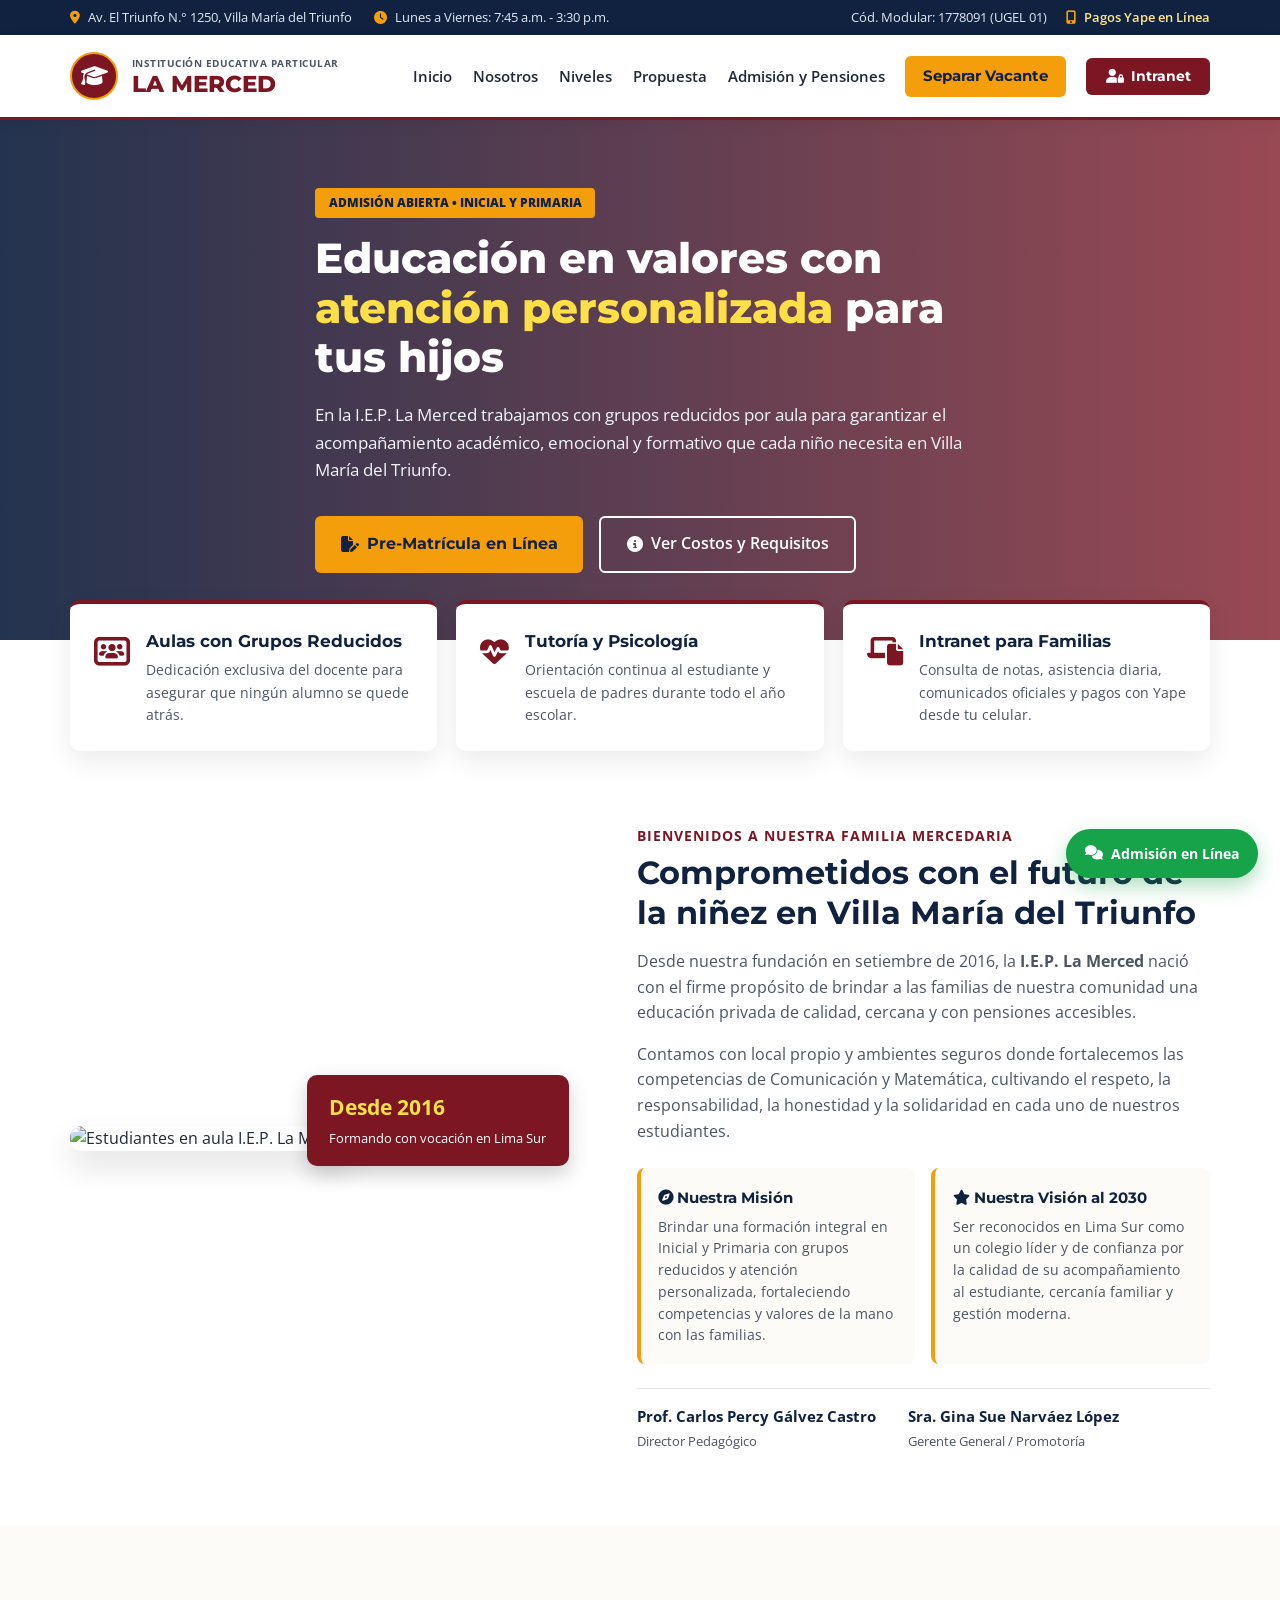
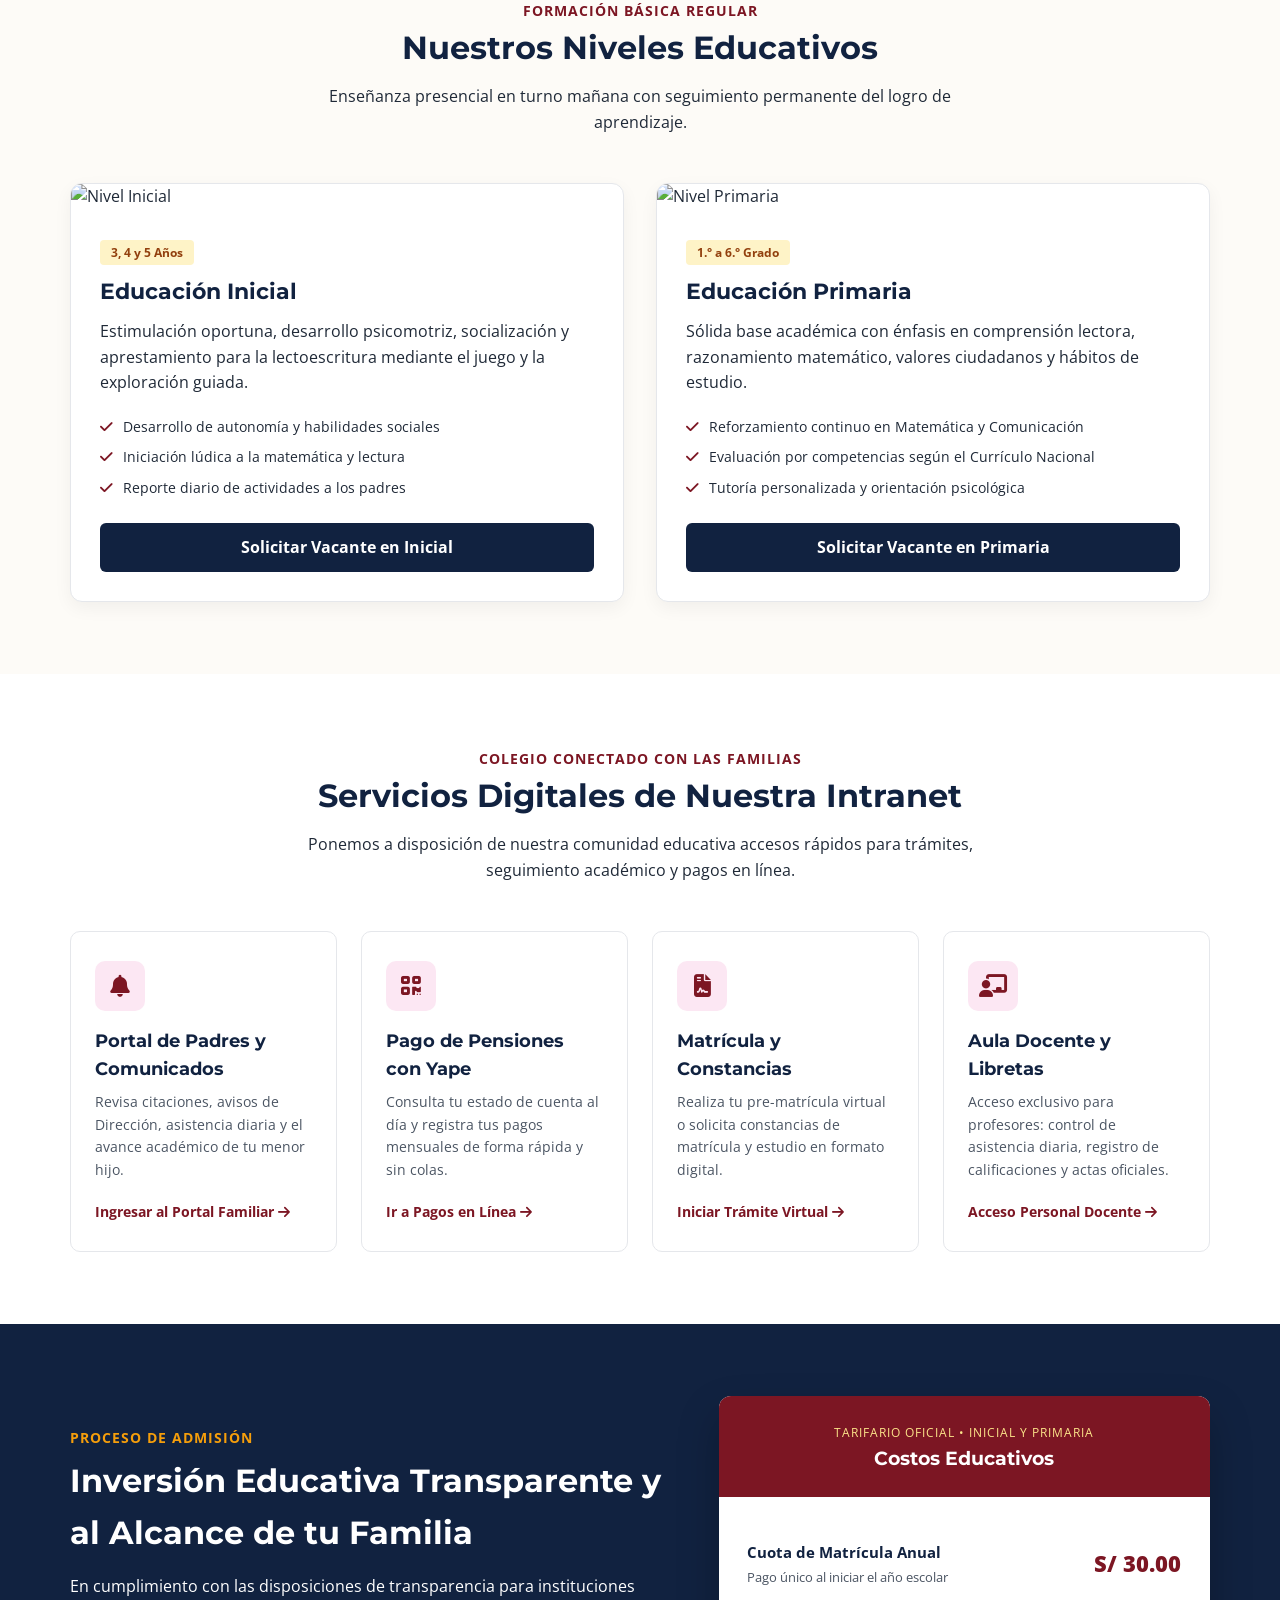
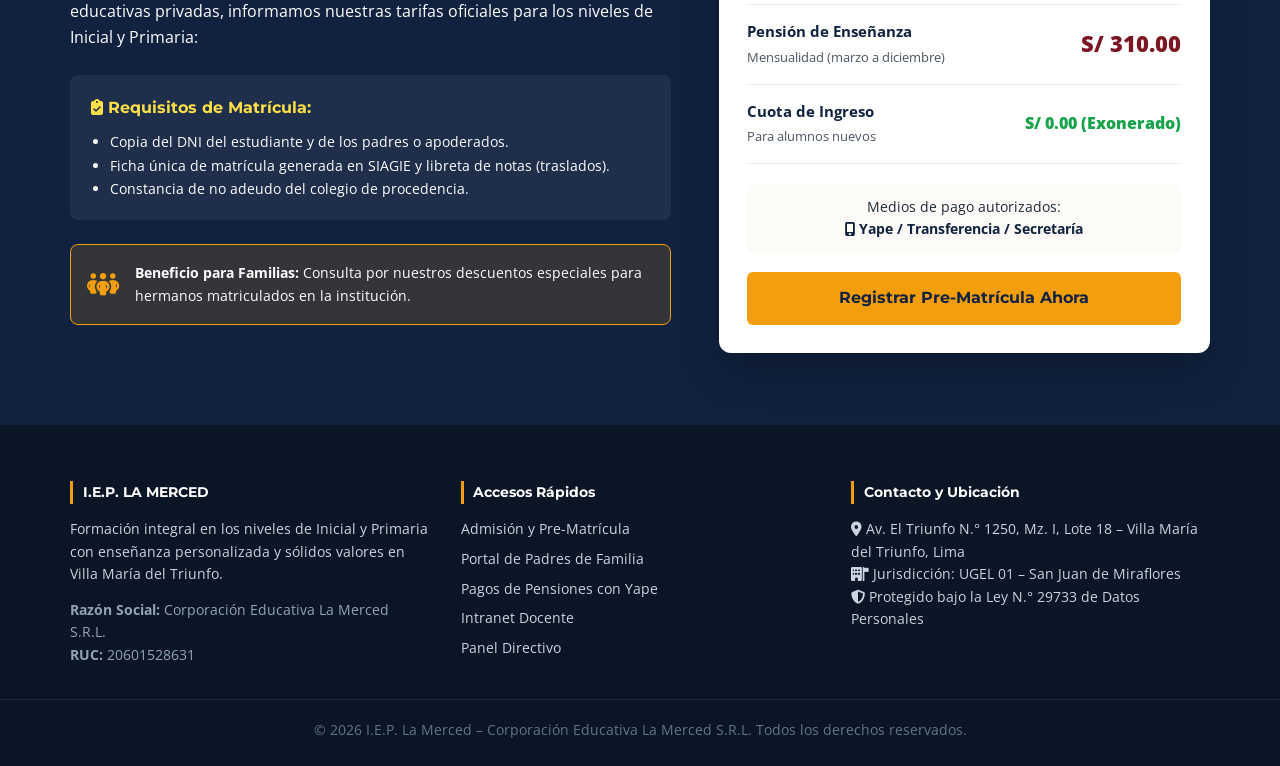
==== index.html @ 4243e169 "portal  implementacion de la pagina institucional I.E.P. La Merced y login por roles" ====
<!DOCTYPE html>
<html lang="es">
<head>
    <meta charset="UTF-8">
    <meta name="viewport" content="width=device-width, initial-scale=1.0">
    <title>I.E.P. La Merced | Inicial y Primaria en Villa María del Triunfo</title>
    <link rel="stylesheet" href="css/styles.css">
    <link rel="stylesheet" href="https://cdnjs.cloudflare.com/ajax/libs/font-awesome/6.4.0/css/all.min.css">
    <link href="https://fonts.googleapis.com/css2?family=Montserrat:wght@500;600;700;800&family=Open+Sans:wght@400;600&display=swap" rel="stylesheet">
</head>
<body>

    <!-- BARRA SUPERIOR INSTITUCIONAL -->
    <div class="topbar">
        <div class="container topbar-inner">
            <div class="topbar-left">
                <span><i class="fa-solid fa-location-dot"></i> Av. El Triunfo N.° 1250, Villa María del Triunfo</span>
                <span><i class="fa-solid fa-clock"></i> Lunes a Viernes: 7:45 a.m. - 3:30 p.m.</span>
            </div>
            <div class="topbar-right">
                <span>Cód. Modular: 1778091 (UGEL 01)</span>
                <a href="pensiones.html" class="topbar-link"><i class="fa-solid fa-mobile-screen-button"></i> Pagos Yape en Línea</a>
            </div>
        </div>
    </div>

    <!-- CABECERA Y MENÚ PRINCIPAL -->
    <header class="header">
        <div class="container header-inner">
            <a href="index.html" class="logo">
                <div class="logo-shield">
                    <i class="fa-solid fa-graduation-cap"></i>
                </div>
                <div class="logo-text">
                    <span class="logo-sub">INSTITUCIÓN EDUCATIVA PARTICULAR</span>
                    <span class="logo-main">LA MERCED</span>
                </div>
            </a>

            <nav class="nav" id="mainNav">
                <a href="#inicio">Inicio</a>
                <a href="#nosotros">Nosotros</a>
                <a href="#niveles">Niveles</a>
                <a href="#propuesta">Propuesta</a>
                <a href="#admision">Admisión y Pensiones</a>
                <a href="matricula.html" class="btn-matricula">Separar Vacante</a>
                <button onclick="openLoginModal()" class="btn-intranet">
                    <i class="fa-solid fa-user-lock"></i> Intranet
                </button>
            </nav>
        </div>
    </header>

    <!-- BANNER PRINCIPAL (HERO) -->
    <section id="inicio" class="hero">
        <div class="hero-overlay"></div>
        <div class="container hero-content">
            <div class="hero-box">
                <span class="hero-tag">ADMISIÓN ABIERTA • INICIAL Y PRIMARIA</span>
                <h1>Educación en valores con <span>atención personalizada</span> para tus hijos</h1>
                <p>En la I.E.P. La Merced trabajamos con grupos reducidos por aula para garantizar el acompañamiento académico, emocional y formativo que cada niño necesita en Villa María del Triunfo.</p>
                <div class="hero-buttons">
                    <a href="matricula.html" class="btn-gold"><i class="fa-solid fa-file-pen"></i> Pre-Matrícula en Línea</a>
                    <a href="#admision" class="btn-white-outline"><i class="fa-solid fa-circle-info"></i> Ver Costos y Requisitos</a>
                </div>
            </div>
        </div>
    </section>

    <!-- TARJETAS DE DIFERENCIALES RÁPIDOS -->
    <section class="highlights">
        <div class="container highlights-grid">
            <div class="highlight-item">
                <div class="hl-icon"><i class="fa-solid fa-users-rectangle"></i></div>
                <div>
                    <h3>Aulas con Grupos Reducidos</h3>
                    <p>Dedicación exclusiva del docente para asegurar que ningún alumno se quede atrás.</p>
                </div>
            </div>
            <div class="highlight-item">
                <div class="hl-icon"><i class="fa-solid fa-Hands-holding-child"></i><i class="fa-solid fa-heart-pulse"></i></div>
                <div>
                    <h3>Tutoría y Psicología</h3>
                    <p>Orientación continua al estudiante y escuela de padres durante todo el año escolar.</p>
                </div>
            </div>
            <div class="highlight-item">
                <div class="hl-icon"><i class="fa-solid fa-laptop-file"></i></div>
                <div>
                    <h3>Intranet para Familias</h3>
                    <p>Consulta de notas, asistencia diaria, comunicados oficiales y pagos con Yape desde tu celular.</p>
                </div>
            </div>
        </div>
    </section>

    <!-- SECCIÓN NOSOTROS Y PALABRAS DE LA DIRECCIÓN -->
    <section id="nosotros" class="section">
        <div class="container about-grid">
            <div class="about-images">
                <img src="https://images.unsplash.com/photo-1503676260728-1c00da094a0b?auto=format&fit=crop&w=800&q=80" alt="Estudiantes en aula I.E.P. La Merced" class="img-main">
                <div class="experience-badge">
                    <strong>Desde 2016</strong>
                    <span>Formando con vocación en Lima Sur</span>
                </div>
            </div>

            <div class="about-text">
                <span class="sub-heading">Bienvenidos a Nuestra Familia Mercedaria</span>
                <h2>Comprometidos con el futuro de la niñez en Villa María del Triunfo</h2>
                <p>Desde nuestra fundación en setiembre de 2016, la <strong>I.E.P. La Merced</strong> nació con el firme propósito de brindar a las familias de nuestra comunidad una educación privada de calidad, cercana y con pensiones accesibles.</p>
                <p>Contamos con local propio y ambientes seguros donde fortalecemos las competencias de Comunicación y Matemática, cultivando el respeto, la responsabilidad, la honestidad y la solidaridad en cada uno de nuestros estudiantes.</p>

                <div class="mission-vision-boxes">
                    <div class="mv-box">
                        <h4><i class="fa-solid fa-compass"></i> Nuestra Misión</h4>
                        <p>Brindar una formación integral en Inicial y Primaria con grupos reducidos y atención personalizada, fortaleciendo competencias y valores de la mano con las familias.</p>
                    </div>
                    <div class="mv-box">
                        <h4><i class="fa-solid fa-star"></i> Nuestra Visión al 2030</h4>
                        <p>Ser reconocidos en Lima Sur como un colegio líder y de confianza por la calidad de su acompañamiento al estudiante, cercanía familiar y gestión moderna.</p>
                    </div>
                </div>

                <div class="directors-signature">
                    <div>
                        <strong>Prof. Carlos Percy Gálvez Castro</strong>
                        <span>Director Pedagógico</span>
                    </div>
                    <div>
                        <strong>Sra. Gina Sue Narváez López</strong>
                        <span>Gerente General / Promotoría</span>
                    </div>
                </div>
            </div>
        </div>
    </section>

    <!-- NIVELES EDUCATIVOS -->
    <section id="niveles" class="section bg-cream">
        <div class="container">
            <div class="section-title">
                <span class="sub-heading">Formación Básica Regular</span>
                <h2>Nuestros Niveles Educativos</h2>
                <p>Enseñanza presencial en turno mañana con seguimiento permanente del logro de aprendizaje.</p>
            </div>

            <div class="levels-grid">
                <div class="level-card">
                    <img src="https://images.unsplash.com/photo-1587654780291-39c9404d746b?auto=format&fit=crop&w=700&q=80" alt="Nivel Inicial">
                    <div class="level-body">
                        <span class="level-tag">3, 4 y 5 Años</span>
                        <h3>Educación Inicial</h3>
                        <p>Estimulación oportuna, desarrollo psicomotriz, socialización y aprestamiento para la lectoescritura mediante el juego y la exploración guiada.</p>
                        <ul class="level-list">
                            <li><i class="fa-solid fa-check"></i> Desarrollo de autonomía y habilidades sociales</li>
                            <li><i class="fa-solid fa-check"></i> Iniciación lúdica a la matemática y lectura</li>
                            <li><i class="fa-solid fa-check"></i> Reporte diario de actividades a los padres</li>
                        </ul>
                        <a href="matricula.html" class="btn-card">Solicitar Vacante en Inicial</a>
                    </div>
                </div>

                <div class="level-card">
                    <img src="https://images.unsplash.com/photo-1509062522246-3755977927d7?auto=format&fit=crop&w=700&q=80" alt="Nivel Primaria">
                    <div class="level-body">
                        <span class="level-tag">1.° a 6.° Grado</span>
                        <h3>Educación Primaria</h3>
                        <p>Sólida base académica con énfasis en comprensión lectora, razonamiento matemático, valores ciudadanos y hábitos de estudio.</p>
                        <ul class="level-list">
                            <li><i class="fa-solid fa-check"></i> Reforzamiento continuo en Matemática y Comunicación</li>
                            <li><i class="fa-solid fa-check"></i> Evaluación por competencias según el Currículo Nacional</li>
                            <li><i class="fa-solid fa-check"></i> Tutoría personalizada y orientación psicológica</li>
                        </ul>
                        <a href="matricula.html" class="btn-card">Solicitar Vacante en Primaria</a>
                    </div>
                </div>
            </div>
        </div>
    </section>

    <!-- PLATAFORMA DIGITAL Y SERVICIOS EN LÍNEA (CONEXIÓN CON LOS MÓDULOS DEL GRUPO) -->
    <section id="propuesta" class="section">
        <div class="container">
            <div class="section-title">
                <span class="sub-heading">Colegio Conectado con las Familias</span>
                <h2>Servicios Digitales de Nuestra Intranet</h2>
                <p>Ponemos a disposición de nuestra comunidad educativa accesos rápidos para trámites, seguimiento académico y pagos en línea.</p>
            </div>

            <div class="services-grid">
                <a href="padres.html" class="service-box">
                    <div class="srv-icon"><i class="fa-solid fa-bell"></i></div>
                    <h3>Portal de Padres y Comunicados</h3>
                    <p>Revisa citaciones, avisos de Dirección, asistencia diaria y el avance académico de tu menor hijo.</p>
                    <span class="srv-link">Ingresar al Portal Familiar <i class="fa-solid fa-arrow-right"></i></span>
                </a>

                <a href="pensiones.html" class="service-box">
                    <div class="srv-icon"><i class="fa-solid fa-qrcode"></i></div>
                    <h3>Pago de Pensiones con Yape</h3>
                    <p>Consulta tu estado de cuenta al día y registra tus pagos mensuales de forma rápida y sin colas.</p>
                    <span class="srv-link">Ir a Pagos en Línea <i class="fa-solid fa-arrow-right"></i></span>
                </a>

                <a href="matricula.html" class="service-box">
                    <div class="srv-icon"><i class="fa-solid fa-file-Export"></i><i class="fa-solid fa-file-contract"></i></div>
                    <h3>Matrícula y Constancias</h3>
                    <p>Realiza tu pre-matrícula virtual o solicita constancias de matrícula y estudio en formato digital.</p>
                    <span class="srv-link">Iniciar Trámite Virtual <i class="fa-solid fa-arrow-right"></i></span>
                </a>

                <a href="docente.html" class="service-box">
                    <div class="srv-icon"><i class="fa-solid fa-chalkboard-user"></i></div>
                    <h3>Aula Docente y Libretas</h3>
                    <p>Acceso exclusivo para profesores: control de asistencia diaria, registro de calificaciones y actas oficiales.</p>
                    <span class="srv-link">Acceso Personal Docente <i class="fa-solid fa-arrow-right"></i></span>
                </a>
            </div>
        </div>
    </section>

    <!-- ADMISIÓN Y TRANSPARENCIA ECONÓMICA (ESTILO INDECOPI COLEGIOS PERÚ) -->
    <section id="admision" class="section bg-navy">
        <div class="container admision-grid">
            <div class="admision-info">
                <span class="sub-heading gold-text">Proceso de Admisión</span>
                <h2>Inversión Educativa Transparente y al Alcance de tu Familia</h2>
                <p>En cumplimiento con las disposiciones de transparencia para instituciones educativas privadas, informamos nuestras tarifas oficiales para los niveles de Inicial y Primaria:</p>
                
                <div class="Requirements-box">
                    <h4><i class="fa-solid fa-clipboard-check"></i> Requisitos de Matrícula:</h4>
                    <ul>
                        <li>Copia del DNI del estudiante y de los padres o apoderados.</li>
                        <li>Ficha única de matrícula generada en SIAGIE y libreta de notas (traslados).</li>
                        <li>Constancia de no adeudo del colegio de procedencia.</li>
                    </ul>
                </div>

                <div class=" sibling-benefit">
                    <i class="fa-solid fa-people-group"></i>
                    <div>
                        <strong>Beneficio para Familias:</strong> Consulta por nuestros descuentos especiales para hermanos matriculados en la institución.
                    </div>
                </div>
            </div>

            <div class="pricing-card">
                <div class="pricing-header">
                    <span>TARIFARIO OFICIAL • INICIAL Y PRIMARIA</span>
                    <h3>Costos Educativos</h3>
                </div>
                <div class="pricing-body">
                    <div class="price-row">
                        <div>
                            <strong>Cuota de Matrícula Anual</strong>
                            <span>Pago único al iniciar el año escolar</span>
                        </div>
                        <div class="amount">S/ 30.00</div>
                    </div>
                    <div class="price-row">
                        <div>
                            <strong>Pensión de Enseñanza</strong>
                            <span>Mensualidad (marzo a diciembre)</span>
                        </div>
                        <div class="amount">S/ 310.00</div>
                    </div>
                    <div class="price-row">
                        <div>
                            <strong>Cuota de Ingreso</strong>
                            <span>Para alumnos nuevos</span>
                        </div>
                        <div class="amount free">S/ 0.00 (Exonerado)</div>
                    </div>

                    <div class="payment-methods-banner">
                        <span>Medios de pago autorizados:</span>
                        <strong><i class="fa-solid fa-mobile-screen"></i> Yape / Transferencia / Secretaría</strong>
                    </div>

                    <a href="matricula.html" class="btn-gold btn-full">Registrar Pre-Matrícula Ahora</a>
                </div>
            </div>
        </div>
    </section>

    <!-- MODAL DE INTRANET (ESTILO CUBICOL / SIEWEB) -->
    <div id="loginModal" class="modal-overlay">
        <div class="modal-card">
            <button class="modal-close" onclick="closeLoginModal()">&times;</button>
            <div class="modal-top">
                <div class="logo-shield small-shield"><i class="fa-solid fa-graduation-cap"></i></div>
                <h3>Intranet I.E.P. La Merced</h3>
                <p>Seleccione su perfil para ingresar al sistema escolar</p>
            </div>

            <form id="loginForm" onsubmit="handleLogin(event)">
                <div class="input-group">
                    <label for="roleSelect">Perfil de Usuario</label>
                    <select id="roleSelect" required onchange="fillDemoCredentials()">
                        <option value="padres">Familia / Apoderado</option>
                        <option value="docente">Personal Docente</option>
                        <option value="pensiones">Tesorería y Pagos</option>
                        <option value="matricula">Secretaría Académica</option>
                        <option value="admin">Dirección y Promotoría</option>
                    </select>
                </div>

                <div class="input-group">
                    <label for="userInput">Usuario o Correo Institucional</label>
                    <input type="text" id="userInput" value="familia.apoderado@colegiolamerced.edu.pe" required>
                </div>

                <div class="input-group">
                    <label for="passInput">Contraseña</label>
                    <input type="password" id="passInput" value="12345678" required>
                </div>

                <div class="privacy-notice">
                    <input type="checkbox" id="lawCheck" checked required>
                    <label for="lawCheck">Autorizo el tratamiento de datos personales conforme a la Ley N.° 29733.</label>
                </div>

                <button type="submit" class="btn-intranet btn-full">Ingresar al Aula Virtual</button>
            </form>
        </div>
    </div>

    <!-- BOTÓN FLOTANTE DE INFORMES (TÍPICO EN COLEGIOS DE PERÚ) -->
    <a href="matricula.html" class="floating-admision" title="Solicitar vacante en línea">
        <i class="fa-solid fa-comments"></i>
        <span>Admisión en Línea</span>
    </a>

    <!-- PIE DE PÁGINA OFICIAL -->
    <footer class="footer">
        <div class="container footer-grid">
            <div class="footer-col">
                <h4>I.E.P. LA MERCED</h4>
                <p>Formación integral en los niveles de Inicial y Primaria con enseñanza personalizada y sólidos valores en Villa María del Triunfo.</p>
                <p class="ruc-text"><strong>Razón Social:</strong> Corporación Educativa La Merced S.R.L.<br><strong>RUC:</strong> 20601528631</p>
            </div>

            <div class="footer-col">
                <h4>Accesos Rápidos</h4>
                <ul>
                    <li><a href="matricula.html">Admisión y Pre-Matrícula</a></li>
                    <li><a href="padres.html">Portal de Padres de Familia</a></li>
                    <li><a href="pensiones.html">Pagos de Pensiones con Yape</a></li>
                    <li><a href="docente.html">Intranet Docente</a></li>
                    <li><a href="admin-cloud.html">Panel Directivo</a></li>
                </ul>
            </div>

            <div class="footer-col">
                <h4>Contacto y Ubicación</h4>
                <p><i class="fa-solid fa-location-dot"></i> Av. El Triunfo N.° 1250, Mz. I, Lote 18 – Villa María del Triunfo, Lima</p>
                <p><i class="fa-solid fa-building-flag"></i> Jurisdicción: UGEL 01 – San Juan de Miraflores</p>
                <p><i class="fa-solid fa-shield-halved"></i> Protegido bajo la Ley N.° 29733 de Datos Personales</p>
            </div>
        </div>
        <div class="footer-bottom">
            <p>&copy; 2026 I.E.P. La Merced – Corporación Educativa La Merced S.R.L. Todos los derechos reservados.</p>
        </div>
    </footer>

    <script src="js/auth.js"></script>
</body>
</html>
---- css/styles.css ----
:root {
    --burgundy: #7c1623;       /* Guinda Mercedario tradicional */
    --burgundy-dark: #580e18;
    --navy: #112240;           /* Azul Marino Institucional */
    --gold: #d97706;           /* Dorado cálido */
    --gold-bright: #f59e0b;
    --cream: #fdfbf7;          /* Fondo cálido escolar */
    --text-dark: #1f2937;
    --text-gray: #4b5563;
    --border-light: #e5e7eb;
    --white: #ffffff;
}

* {
    margin: 0;
    padding: 0;
    box-sizing: border-box;
}

body {
    font-family: 'Open Sans', sans-serif;
    color: var(--text-dark);
    background-color: var(--white);
    line-height: 1.6;
}

h1, h2, h3, h4, .logo-main, .btn-matricula, .btn-intranet, .btn-gold {
    font-family: 'Montserrat', sans-serif;
}

.container {
    max-width: 1180px;
    margin: 0 auto;
    padding: 0 1.25rem;
}

/* TOPBAR */
.topbar {
    background-color: var(--navy);
    color: #e2e8f0;
    font-size: 0.82rem;
    padding: 0.45rem 0;
}

.topbar-inner {
    display: flex;
    justify-content: space-between;
    align-items: center;
    flex-wrap: wrap;
    gap: 0.5rem;
}

.topbar-left span {
    margin-right: 1.2rem;
}

.topbar i {
    color: var(--gold-bright);
    margin-right: 0.3rem;
}

.topbar-link {
    color: #fde68a;
    text-decoration: none;
    font-weight: 600;
    margin-left: 1rem;
}

/* HEADER */
.header {
    background: var(--white);
    border-bottom: 3px solid var(--burgundy);
    position: sticky;
    top: 0;
    z-index: 100;
    box-shadow: 0 4px 15px rgba(0,0,0,0.06);
}

.header-inner {
    display: flex;
    justify-content: space-between;
    align-items: center;
    height: 82px;
}

.logo {
    display: flex;
    align-items: center;
    gap: 0.85rem;
    text-decoration: none;
}

.logo-shield {
    width: 48px;
    height: 48px;
    background: var(--burgundy);
    color: var(--white);
    border: 2px solid var(--gold-bright);
    border-radius: 50%;
    display: flex;
    align-items: center;
    justify-content: center;
    font-size: 1.35rem;
}

.logo-sub {
    display: block;
    font-size: 0.65rem;
    font-weight: 700;
    color: var(--text-gray);
    letter-spacing: 0.5px;
}

.logo-main {
    display: block;
    font-size: 1.45rem;
    font-weight: 800;
    color: var(--burgundy);
    line-height: 1.1;
}

.nav {
    display: flex;
    align-items: center;
    gap: 1.3rem;
}

.nav a {
    text-decoration: none;
    color: var(--text-dark);
    font-weight: 600;
    font-size: 0.92rem;
    transition: color 0.2s;
}

.nav a:hover {
    color: var(--burgundy);
}

.btn-matricula {
    background-color: var(--gold-bright);
    color: var(--navy) !important;
    padding: 0.55rem 1.1rem;
    border-radius: 6px;
    font-weight: 700 !important;
}

.btn-intranet {
    background-color: var(--burgundy);
    color: var(--white);
    border: none;
    padding: 0.6rem 1.2rem;
    border-radius: 6px;
    font-weight: 700;
    font-size: 0.9rem;
    cursor: pointer;
    display: inline-flex;
    align-items: center;
    gap: 0.45rem;
    transition: background 0.2s;
}

.btn-intranet:hover {
    background-color: var(--burgundy-dark);
}

/* HERO */
.hero {
    position: relative;
    background: url('https://images.unsplash.com/photo-1577896851231-70ef18881754?auto=format&fit=crop&w=1600&q=80') center/cover no-repeat;
    min-height: 520px;
    display: flex;
    align-items: center;
    padding: 4rem 0;
}

.hero-overlay {
    position: absolute;
    inset: 0;
    background: linear-gradient(90deg, rgba(17, 34, 64, 0.92) 0%, rgba(124, 22, 35, 0.78) 100%);
}

.hero-content {
    position: relative;
    z-index: 2;
}

.hero-box {
    max-width: 650px;
    color: var(--white);
}

.hero-tag {
    display: inline-block;
    background: var(--gold-bright);
    color: var(--navy);
    font-weight: 800;
    font-size: 0.78rem;
    padding: 0.3rem 0.85rem;
    border-radius: 4px;
    margin-bottom: 1rem;
}

.hero-box h1 {
    font-size: 2.6rem;
    font-weight: 800;
    line-height: 1.2;
    margin-bottom: 1.1rem;
}

.hero-box h1 span {
    color: #fde047;
}

.hero-box p {
    font-size: 1.08rem;
    color: #f1f5f9;
    margin-bottom: 2rem;
}

.hero-buttons {
    display: flex;
    gap: 1rem;
    flex-wrap: wrap;
}

.btn-gold {
    background: var(--gold-bright);
    color: var(--navy);
    text-decoration: none;
    padding: 0.85rem 1.6rem;
    border-radius: 6px;
    font-weight: 700;
    display: inline-flex;
    align-items: center;
    gap: 0.5rem;
}

.btn-white-outline {
    border: 2px solid var(--white);
    color: var(--white);
    text-decoration: none;
    padding: 0.85rem 1.6rem;
    border-radius: 6px;
    font-weight: 600;
    display: inline-flex;
    align-items: center;
    gap: 0.5rem;
}

/* HIGHLIGHTS BAR */
.highlights {
    margin-top: -40px;
    position: relative;
    z-index: 10;
}

.highlights-grid {
    display: grid;
    grid-template-columns: repeat(auto-fit, minmax(290px, 1fr));
    gap: 1.2rem;
}

.highlight-item {
    background: var(--white);
    padding: 1.5rem;
    border-radius: 10px;
    box-shadow: 0 10px 25px rgba(0,0,0,0.08);
    border-top: 4px solid var(--burgundy);
    display: flex;
    gap: 1rem;
    align-items: flex-start;
}

.hl-icon {
    font-size: 1.8rem;
    color: var(--burgundy);
}

.highlight-item h3 {
    font-size: 1.05rem;
    margin-bottom: 0.25rem;
    color: var(--navy);
}

.highlight-item p {
    font-size: 0.88rem;
    color: var(--text-gray);
}

/* SECCIÓN NOSOTROS */
.section {
    padding: 4.5rem 0;
}

.bg-cream {
    background-color: var(--cream);
}

.about-grid {
    display: grid;
    grid-template-columns: 0.95fr 1.05fr;
    gap: 3rem;
    align-items: center;
}

.about-images {
    position: relative;
}

.img-main {
    width: 100%;
    border-radius: 12px;
    box-shadow: 0 15px 30px rgba(0,0,0,0.12);
}

.experience-badge {
    position: absolute;
    bottom: -15px;
    right: 20px;
    background: var(--burgundy);
    color: var(--white);
    padding: 1rem 1.4rem;
    border-radius: 10px;
    box-shadow: 0 8px 20px rgba(0,0,0,0.2);
}

.experience-badge strong {
    display: block;
    font-size: 1.3rem;
    color: #fde047;
}

.experience-badge span {
    font-size: 0.8rem;
}

.sub-heading {
    display: inline-block;
    color: var(--burgundy);
    font-weight: 700;
    font-size: 0.85rem;
    text-transform: uppercase;
    letter-spacing: 1px;
    margin-bottom: 0.4rem;
}

.about-text h2, .section-title h2 {
    font-size: 2rem;
    color: var(--navy);
    margin-bottom: 1rem;
    line-height: 1.25;
}

.about-text p {
    margin-bottom: 1rem;
    color: var(--text-gray);
}

.mission-vision-boxes {
    display: grid;
    grid-template-columns: 1fr 1fr;
    gap: 1rem;
    margin: 1.5rem 0;
}

.mv-box {
    background: var(--cream);
    padding: 1.1rem;
    border-radius: 8px;
    border-left: 4px solid var(--gold-bright);
}

.mv-box h4 {
    color: var(--navy);
    font-size: 0.95rem;
    margin-bottom: 0.35rem;
}

.mv-box p {
    font-size: 0.85rem;
    margin: 0;
}

.directors-signature {
    display: flex;
    gap: 2rem;
    padding-top: 1rem;
    border-top: 1px solid var(--border-light);
}

.directors-signature strong {
    display: block;
    font-size: 0.92rem;
    color: var(--navy);
}

.directors-signature span {
    font-size: 0.8rem;
    color: var(--text-gray);
}

/* NIVELES */
.section-title {
    text-align: center;
    max-width: 680px;
    margin: 0 auto 3rem;
}

.levels-grid {
    display: grid;
    grid-template-columns: repeat(auto-fit, minmax(340px, 1fr));
    gap: 2rem;
}

.level-card {
    background: var(--white);
    border-radius: 12px;
    overflow: hidden;
    border: 1px solid var(--border-light);
    box-shadow: 0 6px 18px rgba(0,0,0,0.05);
}

.level-card img {
    width: 100%;
    height: 230px;
    object-fit: cover;
}

.level-body {
    padding: 1.8rem;
}

.level-tag {
    background: #fef3c7;
    color: #92400e;
    font-weight: 700;
    font-size: 0.78rem;
    padding: 0.25rem 0.7rem;
    border-radius: 4px;
}

.level-body h3 {
    font-size: 1.4rem;
    color: var(--navy);
    margin: 0.6rem 0;
}

.level-list {
    list-style: none;
    margin: 1.2rem 0 1.5rem;
    font-size: 0.9rem;
}

.level-list li {
    margin-bottom: 0.45rem;
}

.level-list i {
    color: var(--burgundy);
    margin-right: 0.4rem;
}

.btn-card {
    display: block;
    text-align: center;
    background: var(--navy);
    color: var(--white);
    text-decoration: none;
    padding: 0.75rem;
    border-radius: 6px;
    font-weight: 700;
}

.btn-card:hover {
    background: var(--burgundy);
}

/* SERVICIOS DE INTRANET */
.services-grid {
    display: grid;
    grid-template-columns: repeat(auto-fit, minmax(250px, 1fr));
    gap: 1.5rem;
}

.service-box {
    background: var(--white);
    border: 1px solid var(--border-light);
    padding: 1.8rem 1.5rem;
    border-radius: 10px;
    text-decoration: none;
    color: var(--text-dark);
    transition: all 0.25s ease;
    display: flex;
    flex-direction: column;
    justify-content: space-between;
}

.service-box:hover {
    border-color: var(--burgundy);
    transform: translateY(-5px);
    box-shadow: 0 12px 24px rgba(124, 22, 35, 0.1);
}

.srv-icon {
    width: 50px;
    height: 50px;
    background: #fce7f3;
    color: var(--burgundy);
    border-radius: 10px;
    display: flex;
    align-items: center;
    justify-content: center;
    font-size: 1.4rem;
    margin-bottom: 1rem;
}

.service-box h3 {
    font-size: 1.1rem;
    color: var(--navy);
    margin-bottom: 0.5rem;
}

.service-box p {
    font-size: 0.88rem;
    color: var(--text-gray);
    margin-bottom: 1.2rem;
}

.srv-link {
    font-size: 0.85rem;
    font-weight: 700;
    color: var(--burgundy);
}

/* ADMISIÓN Y PENSIONES */
.bg-navy {
    background-color: var(--navy);
    color: var(--white);
}

.gold-text {
    color: var(--gold-bright);
}

.admision-grid {
    display: grid;
    grid-template-columns: 1.1fr 0.9fr;
    gap: 3rem;
    align-items: center;
}

.admision-info h2 {
    font-size: 2rem;
    margin-bottom: 1rem;
}

.Requirements-box {
    background: rgba(255,255,255,0.06);
    padding: 1.3rem;
    border-radius: 8px;
    margin: 1.5rem 0;
}

.Requirements-box h4 {
    color: #fde047;
    margin-bottom: 0.6rem;
}

.Requirements-box ul {
    padding-left: 1.2rem;
    font-size: 0.9rem;
}

.sibling-benefit {
    display: flex;
    align-items: center;
    gap: 1rem;
    background: rgba(245, 158, 11, 0.15);
    border: 1px solid var(--gold-bright);
    padding: 1rem;
    border-radius: 8px;
    font-size: 0.9rem;
}

.sibling-benefit i {
    font-size: 1.6rem;
    color: var(--gold-bright);
}

.pricing-card {
    background: var(--white);
    color: var(--text-dark);
    border-radius: 12px;
    overflow: hidden;
    box-shadow: 0 20px 40px rgba(0,0,0,0.25);
}

.pricing-header {
    background: var(--burgundy);
    color: var(--white);
    padding: 1.4rem;
    text-align: center;
}

.pricing-header span {
    font-size: 0.75rem;
    letter-spacing: 1px;
    color: #fde68a;
}

.pricing-body {
    padding: 1.8rem;
}

.price-row {
    display: flex;
    justify-content: space-between;
    align-items: center;
    padding: 0.9rem 0;
    border-bottom: 1px solid var(--border-light);
}

.price-row strong {
    display: block;
    font-size: 0.95rem;
    color: var(--navy);
}

.price-row span {
    font-size: 0.8rem;
    color: var(--text-gray);
}

.amount {
    font-size: 1.35rem;
    font-weight: 800;
    color: var(--burgundy);
}

.amount.free {
    font-size: 1rem;
    color: #16a34a;
}

.payment-methods-banner {
    background: var(--cream);
    padding: 0.8rem;
    border-radius: 6px;
    text-align: center;
    margin: 1.2rem 0;
    font-size: 0.85rem;
}

.payment-methods-banner strong {
    display: block;
    color: var(--navy);
}

.btn-full {
    width: 100%;
    justify-content: center;
}

/* MODAL INTRANET */
.modal-overlay {
    position: fixed;
    inset: 0;
    background: rgba(17, 34, 64, 0.75);
    display: none;
    align-items: center;
    justify-content: center;
    z-index: 999;
    padding: 1rem;
}

.modal-overlay.active {
    display: flex;
}

.modal-card {
    background: var(--white);
    width: 100%;
    max-width: 430px;
    border-radius: 12px;
    padding: 2rem;
    position: relative;
    border-top: 5px solid var(--burgundy);
}

.modal-close {
    position: absolute;
    top: 0.8rem;
    right: 1rem;
    background: none;
    border: none;
    font-size: 1.6rem;
    cursor: pointer;
}

.modal-top {
    text-align: center;
    margin-bottom: 1.4rem;
}

.small-shield {
    margin: 0 auto 0.6rem;
}

.input-group {
    margin-bottom: 1rem;
}

.input-group label {
    display: block;
    font-size: 0.84rem;
    font-weight: 600;
    margin-bottom: 0.3rem;
}

.input-group input, .input-group select {
    width: 100%;
    padding: 0.65rem 0.85rem;
    border: 1px solid #cbd5e1;
    border-radius: 6px;
    font-size: 0.92rem;
}

.privacy-notice {
    display: flex;
    gap: 0.5rem;
    align-items: flex-start;
    font-size: 0.78rem;
    color: var(--text-gray);
    margin: 1rem 0 1.3rem;
}

/* BOTÓN FLOTANTE */
.floating-admision {
    position: fixed;
    bottom: 22px;
    right: 22px;
    background: #16a34a;
    color: var(--white);
    text-decoration: none;
    padding: 0.8rem 1.2rem;
    border-radius: 50px;
    font-weight: 700;
    font-size: 0.9rem;
    box-shadow: 0 8px 20px rgba(22, 163, 74, 0.35);
    display: flex;
    align-items: center;
    gap: 0.5rem;
    z-index: 90;
}

/* FOOTER */
.footer {
    background: #0a1526;
    color: #cbd5e1;
    padding: 3.5rem 0 1.5rem;
    font-size: 0.88rem;
}

.footer-grid {
    display: grid;
    grid-template-columns: repeat(auto-fit, minmax(260px, 1fr));
    gap: 2rem;
    margin-bottom: 2rem;
}

.footer h4 {
    color: var(--white);
    margin-bottom: 0.9rem;
    border-left: 3px solid var(--gold-bright);
    padding-left: 0.6rem;
}

.ruc-text {
    margin-top: 0.8rem;
    color: #94a3b8;
}

.footer ul {
    list-style: none;
}

.footer ul li {
    margin-bottom: 0.45rem;
}

.footer ul a {
    color: #cbd5e1;
    text-decoration: none;
}

.footer ul a:hover {
    color: var(--gold-bright);
}

.footer-bottom {
    border-top: 1px solid #1e293b;
    padding-top: 1.2rem;
    text-align: center;
    color: #64748b;
}

@media (max-width: 860px) {
    .about-grid, .admision-grid { grid-template-columns: 1fr; }
    .nav a:not(.btn-matricula) { display: none; }
}
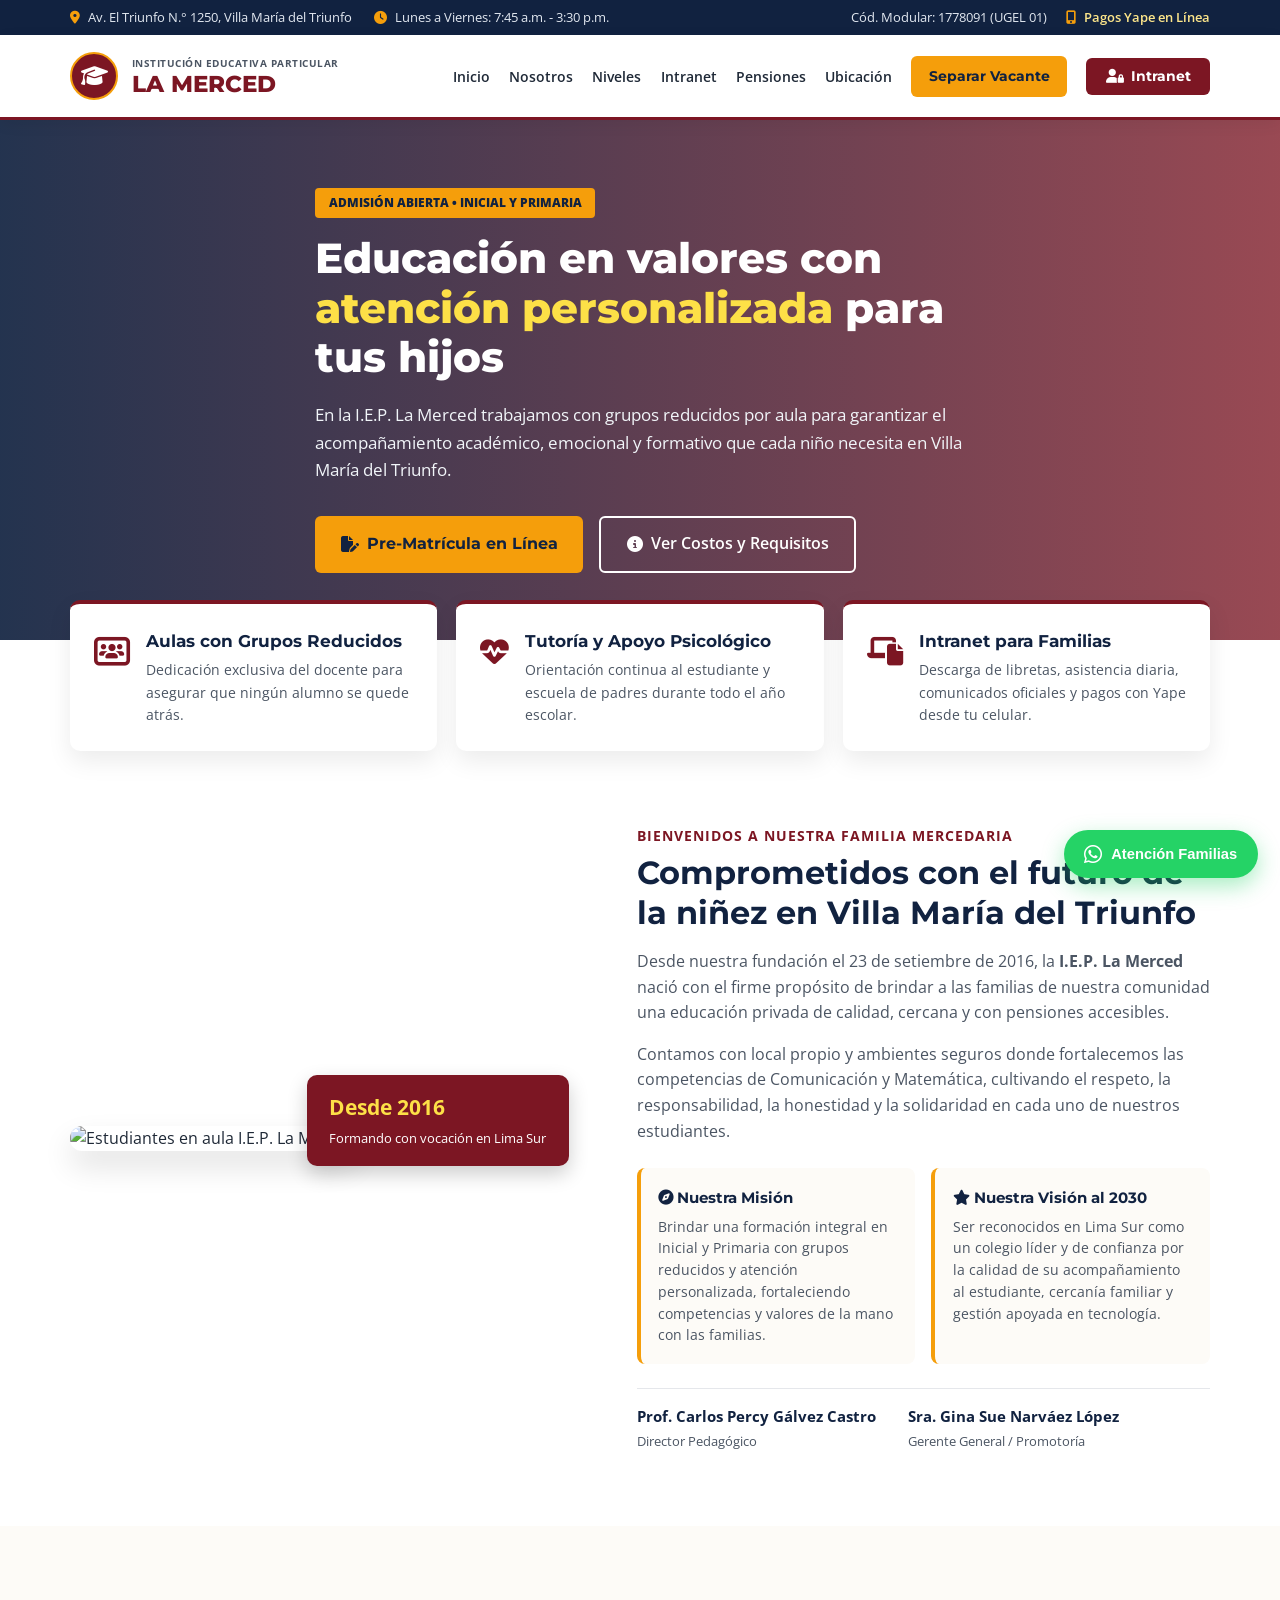
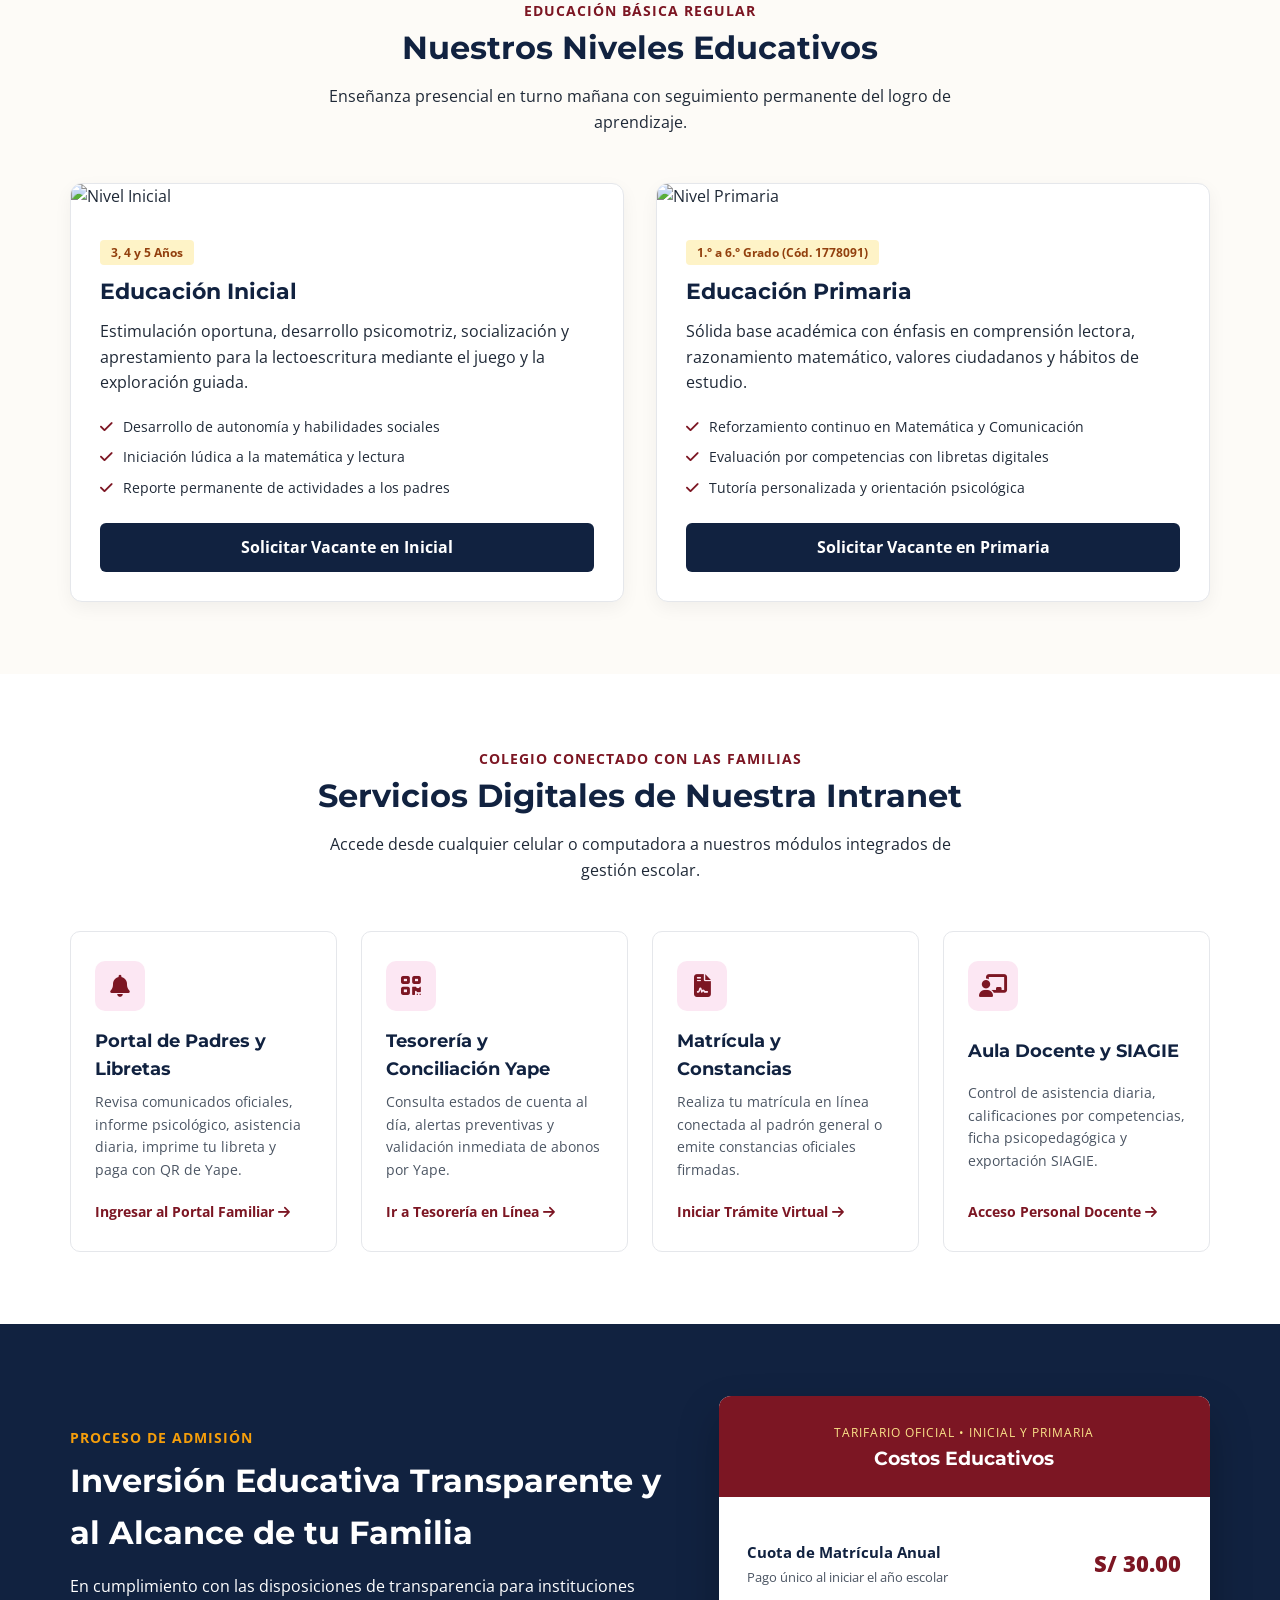
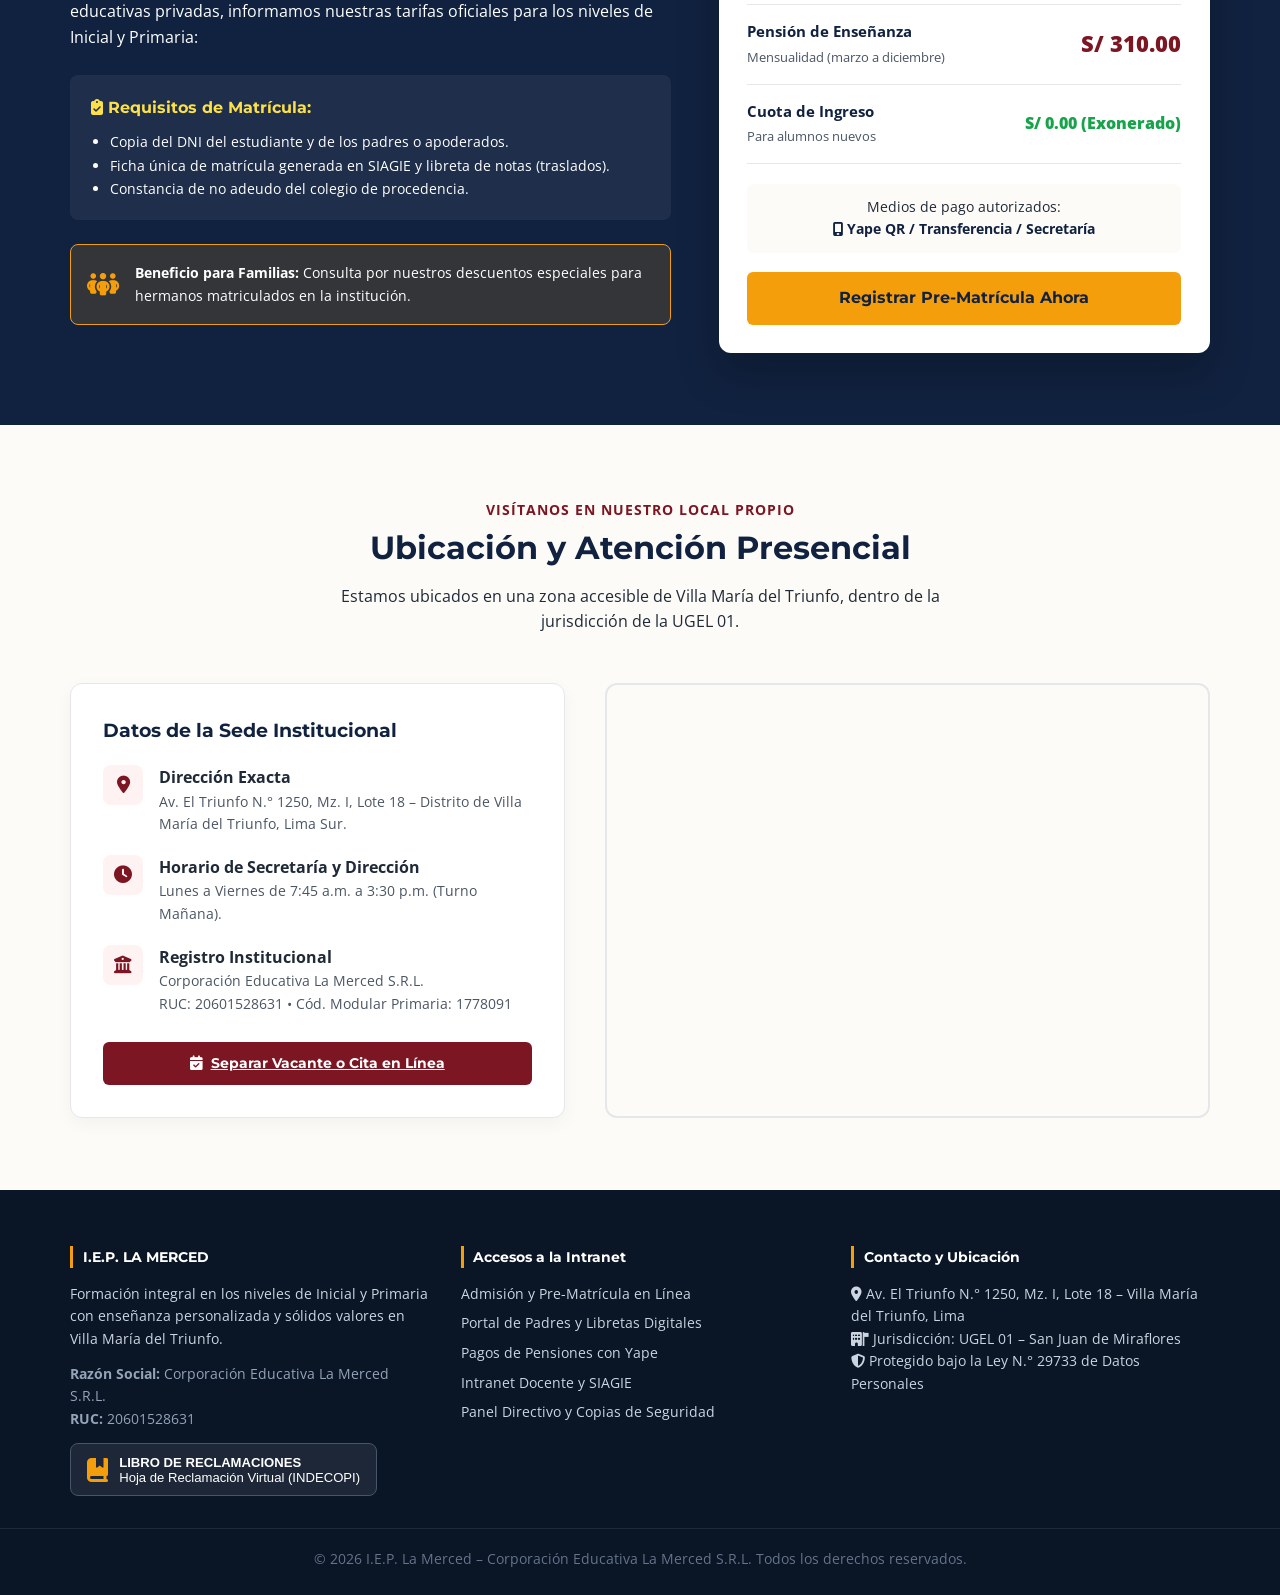
==== commit 0e98ca15: "d integra base de datos en tiempo real, QR Yape, libretas, tutoria, maps y libro de reclamaciones" ====
--- a/index.html
+++ b/index.html
@@ -41,8 +41,9 @@
                 <a href="#inicio">Inicio</a>
                 <a href="#nosotros">Nosotros</a>
                 <a href="#niveles">Niveles</a>
-                <a href="#propuesta">Propuesta</a>
-                <a href="#admision">Admisión y Pensiones</a>
+                <a href="#propuesta">Intranet</a>
+                <a href="#admision">Pensiones</a>
+                <a href="#ubicacion">Ubicación</a>
                 <a href="matricula.html" class="btn-matricula">Separar Vacante</a>
                 <button onclick="openLoginModal()" class="btn-intranet">
                     <i class="fa-solid fa-user-lock"></i> Intranet
@@ -78,9 +79,9 @@
                 </div>
             </div>
             <div class="highlight-item">
-                <div class="hl-icon"><i class="fa-solid fa-Hands-holding-child"></i><i class="fa-solid fa-heart-pulse"></i></div>
+                <div class="hl-icon"><i class="fa-solid fa-heart-pulse"></i></div>
                 <div>
-                    <h3>Tutoría y Psicología</h3>
+                    <h3>Tutoría y Apoyo Psicológico</h3>
                     <p>Orientación continua al estudiante y escuela de padres durante todo el año escolar.</p>
                 </div>
             </div>
@@ -88,7 +89,7 @@
                 <div class="hl-icon"><i class="fa-solid fa-laptop-file"></i></div>
                 <div>
                     <h3>Intranet para Familias</h3>
-                    <p>Consulta de notas, asistencia diaria, comunicados oficiales y pagos con Yape desde tu celular.</p>
+                    <p>Descarga de libretas, asistencia diaria, comunicados oficiales y pagos con Yape desde tu celular.</p>
                 </div>
             </div>
         </div>
@@ -108,7 +109,7 @@
             <div class="about-text">
                 <span class="sub-heading">Bienvenidos a Nuestra Familia Mercedaria</span>
                 <h2>Comprometidos con el futuro de la niñez en Villa María del Triunfo</h2>
-                <p>Desde nuestra fundación en setiembre de 2016, la <strong>I.E.P. La Merced</strong> nació con el firme propósito de brindar a las familias de nuestra comunidad una educación privada de calidad, cercana y con pensiones accesibles.</p>
+                <p>Desde nuestra fundación el 23 de setiembre de 2016, la <strong>I.E.P. La Merced</strong> nació con el firme propósito de brindar a las familias de nuestra comunidad una educación privada de calidad, cercana y con pensiones accesibles.</p>
                 <p>Contamos con local propio y ambientes seguros donde fortalecemos las competencias de Comunicación y Matemática, cultivando el respeto, la responsabilidad, la honestidad y la solidaridad en cada uno de nuestros estudiantes.</p>
 
                 <div class="mission-vision-boxes">
@@ -118,7 +119,7 @@
                     </div>
                     <div class="mv-box">
                         <h4><i class="fa-solid fa-star"></i> Nuestra Visión al 2030</h4>
-                        <p>Ser reconocidos en Lima Sur como un colegio líder y de confianza por la calidad de su acompañamiento al estudiante, cercanía familiar y gestión moderna.</p>
+                        <p>Ser reconocidos en Lima Sur como un colegio líder y de confianza por la calidad de su acompañamiento al estudiante, cercanía familiar y gestión apoyada en tecnología.</p>
                     </div>
                 </div>
 
@@ -140,7 +141,7 @@
     <section id="niveles" class="section bg-cream">
         <div class="container">
             <div class="section-title">
-                <span class="sub-heading">Formación Básica Regular</span>
+                <span class="sub-heading">Educación Básica Regular</span>
                 <h2>Nuestros Niveles Educativos</h2>
                 <p>Enseñanza presencial en turno mañana con seguimiento permanente del logro de aprendizaje.</p>
             </div>
@@ -155,7 +156,7 @@
                         <ul class="level-list">
                             <li><i class="fa-solid fa-check"></i> Desarrollo de autonomía y habilidades sociales</li>
                             <li><i class="fa-solid fa-check"></i> Iniciación lúdica a la matemática y lectura</li>
-                            <li><i class="fa-solid fa-check"></i> Reporte diario de actividades a los padres</li>
+                            <li><i class="fa-solid fa-check"></i> Reporte permanente de actividades a los padres</li>
                         </ul>
                         <a href="matricula.html" class="btn-card">Solicitar Vacante en Inicial</a>
                     </div>
@@ -164,12 +165,12 @@
                 <div class="level-card">
                     <img src="https://images.unsplash.com/photo-1509062522246-3755977927d7?auto=format&fit=crop&w=700&q=80" alt="Nivel Primaria">
                     <div class="level-body">
-                        <span class="level-tag">1.° a 6.° Grado</span>
+                        <span class="level-tag">1.° a 6.° Grado (Cód. 1778091)</span>
                         <h3>Educación Primaria</h3>
                         <p>Sólida base académica con énfasis en comprensión lectora, razonamiento matemático, valores ciudadanos y hábitos de estudio.</p>
                         <ul class="level-list">
                             <li><i class="fa-solid fa-check"></i> Reforzamiento continuo en Matemática y Comunicación</li>
-                            <li><i class="fa-solid fa-check"></i> Evaluación por competencias según el Currículo Nacional</li>
+                            <li><i class="fa-solid fa-check"></i> Evaluación por competencias con libretas digitales</li>
                             <li><i class="fa-solid fa-check"></i> Tutoría personalizada y orientación psicológica</li>
                         </ul>
                         <a href="matricula.html" class="btn-card">Solicitar Vacante en Primaria</a>
@@ -179,48 +180,48 @@
         </div>
     </section>
 
-    <!-- PLATAFORMA DIGITAL Y SERVICIOS EN LÍNEA (CONEXIÓN CON LOS MÓDULOS DEL GRUPO) -->
+    <!-- PLATAFORMA DIGITAL Y SERVICIOS EN LÍNEA -->
     <section id="propuesta" class="section">
         <div class="container">
             <div class="section-title">
                 <span class="sub-heading">Colegio Conectado con las Familias</span>
                 <h2>Servicios Digitales de Nuestra Intranet</h2>
-                <p>Ponemos a disposición de nuestra comunidad educativa accesos rápidos para trámites, seguimiento académico y pagos en línea.</p>
+                <p>Accede desde cualquier celular o computadora a nuestros módulos integrados de gestión escolar.</p>
             </div>
 
             <div class="services-grid">
                 <a href="padres.html" class="service-box">
                     <div class="srv-icon"><i class="fa-solid fa-bell"></i></div>
-                    <h3>Portal de Padres y Comunicados</h3>
-                    <p>Revisa citaciones, avisos de Dirección, asistencia diaria y el avance académico de tu menor hijo.</p>
+                    <h3>Portal de Padres y Libretas</h3>
+                    <p>Revisa comunicados oficiales, informe psicológico, asistencia diaria, imprime tu libreta y paga con QR de Yape.</p>
                     <span class="srv-link">Ingresar al Portal Familiar <i class="fa-solid fa-arrow-right"></i></span>
                 </a>
 
                 <a href="pensiones.html" class="service-box">
                     <div class="srv-icon"><i class="fa-solid fa-qrcode"></i></div>
-                    <h3>Pago de Pensiones con Yape</h3>
-                    <p>Consulta tu estado de cuenta al día y registra tus pagos mensuales de forma rápida y sin colas.</p>
-                    <span class="srv-link">Ir a Pagos en Línea <i class="fa-solid fa-arrow-right"></i></span>
+                    <h3>Tesorería y Conciliación Yape</h3>
+                    <p>Consulta estados de cuenta al día, alertas preventivas y validación inmediata de abonos por Yape.</p>
+                    <span class="srv-link">Ir a Tesorería en Línea <i class="fa-solid fa-arrow-right"></i></span>
                 </a>
 
                 <a href="matricula.html" class="service-box">
-                    <div class="srv-icon"><i class="fa-solid fa-file-Export"></i><i class="fa-solid fa-file-contract"></i></div>
+                    <div class="srv-icon"><i class="fa-solid fa-file-contract"></i></div>
                     <h3>Matrícula y Constancias</h3>
-                    <p>Realiza tu pre-matrícula virtual o solicita constancias de matrícula y estudio en formato digital.</p>
+                    <p>Realiza tu matrícula en línea conectada al padrón general o emite constancias oficiales firmadas.</p>
                     <span class="srv-link">Iniciar Trámite Virtual <i class="fa-solid fa-arrow-right"></i></span>
                 </a>
 
                 <a href="docente.html" class="service-box">
                     <div class="srv-icon"><i class="fa-solid fa-chalkboard-user"></i></div>
-                    <h3>Aula Docente y Libretas</h3>
-                    <p>Acceso exclusivo para profesores: control de asistencia diaria, registro de calificaciones y actas oficiales.</p>
+                    <h3>Aula Docente y SIAGIE</h3>
+                    <p>Control de asistencia diaria, calificaciones por competencias, ficha psicopedagógica y exportación SIAGIE.</p>
                     <span class="srv-link">Acceso Personal Docente <i class="fa-solid fa-arrow-right"></i></span>
                 </a>
             </div>
         </div>
     </section>
 
-    <!-- ADMISIÓN Y TRANSPARENCIA ECONÓMICA (ESTILO INDECOPI COLEGIOS PERÚ) -->
+    <!-- ADMISIÓN Y TRANSPARENCIA ECONÓMICA -->
     <section id="admision" class="section bg-navy">
         <div class="container admision-grid">
             <div class="admision-info">
@@ -237,7 +238,7 @@
                     </ul>
                 </div>
 
-                <div class=" sibling-benefit">
+                <div class="sibling-benefit">
                     <i class="fa-solid fa-people-group"></i>
                     <div>
                         <strong>Beneficio para Familias:</strong> Consulta por nuestros descuentos especiales para hermanos matriculados en la institución.
@@ -275,7 +276,7 @@
 
                     <div class="payment-methods-banner">
                         <span>Medios de pago autorizados:</span>
-                        <strong><i class="fa-solid fa-mobile-screen"></i> Yape / Transferencia / Secretaría</strong>
+                        <strong><i class="fa-solid fa-mobile-screen"></i> Yape QR / Transferencia / Secretaría</strong>
                     </div>
 
                     <a href="matricula.html" class="btn-gold btn-full">Registrar Pre-Matrícula Ahora</a>
@@ -284,7 +285,63 @@
         </div>
     </section>
 
-    <!-- MODAL DE INTRANET (ESTILO CUBICOL / SIEWEB) -->
+    <!-- SECCIÓN DE UBICACIÓN Y GOOGLE MAPS (VILLA MARÍA DEL TRIUNFO) -->
+    <section id="ubicacion" class="section bg-cream">
+        <div class="container">
+            <div class="section-title">
+                <span class="sub-heading">Visítanos en Nuestro Local Propio</span>
+                <h2>Ubicación y Atención Presencial</h2>
+                <p>Estamos ubicados en una zona accesible de Villa María del Triunfo, dentro de la jurisdicción de la UGEL 01.</p>
+            </div>
+
+            <div class="map-grid">
+                <div class="contact-card-info">
+                    <h3 style="color:var(--navy); margin-bottom:1.2rem;">Datos de la Sede Institucional</h3>
+                    
+                    <div class="contact-item">
+                        <i class="fa-solid fa-location-dot"></i>
+                        <div>
+                            <strong>Dirección Exacta</strong>
+                            <p style="font-size:0.88rem; color:var(--text-gray);">Av. El Triunfo N.° 1250, Mz. I, Lote 18 – Distrito de Villa María del Triunfo, Lima Sur.</p>
+                        </div>
+                    </div>
+
+                    <div class="contact-item">
+                        <i class="fa-solid fa-clock"></i>
+                        <div>
+                            <strong>Horario de Secretaría y Dirección</strong>
+                            <p style="font-size:0.88rem; color:var(--text-gray);">Lunes a Viernes de 7:45 a.m. a 3:30 p.m. (Turno Mañana).</p>
+                        </div>
+                    </div>
+
+                    <div class="contact-item">
+                        <i class="fa-solid fa-building-columns"></i>
+                        <div>
+                            <strong>Registro Institucional</strong>
+                            <p style="font-size:0.88rem; color:var(--text-gray);">Corporación Educativa La Merced S.R.L.<br>RUC: 20601528631 • Cód. Modular Primaria: 1778091</p>
+                        </div>
+                    </div>
+
+                    <a href="matricula.html" class="btn-intranet btn-full" style="justify-content:center; margin-top:0.5rem;">
+                        <i class="fa-solid fa-calendar-check"></i> Separar Vacante o Cita en Línea
+                    </a>
+                </div>
+
+                <div class="map-frame">
+                    <iframe 
+                        src="https://www.google.com/maps?q=Av.+El+Triunfo+1250,+Villa+Maria+del+Triunfo,+Lima,+Peru&output=embed" 
+                        width="100%" 
+                        height="100%" 
+                        style="border:0; min-height:360px;" 
+                        allowfullscreen="" 
+                        loading="lazy">
+                    </iframe>
+                </div>
+            </div>
+        </div>
+    </section>
+
+    <!-- MODAL DE INTRANET -->
     <div id="loginModal" class="modal-overlay">
         <div class="modal-card">
             <button class="modal-close" onclick="closeLoginModal()">&times;</button>
@@ -299,8 +356,8 @@
                     <label for="roleSelect">Perfil de Usuario</label>
                     <select id="roleSelect" required onchange="fillDemoCredentials()">
                         <option value="padres">Familia / Apoderado</option>
-                        <option value="docente">Personal Docente</option>
-                        <option value="pensiones">Tesorería y Pagos</option>
+                        <option value="docente">Personal Docente y Tutoría</option>
+                        <option value="pensiones">Tesorería y Pagos Yape</option>
                         <option value="matricula">Secretaría Académica</option>
                         <option value="admin">Dirección y Promotoría</option>
                     </select>
@@ -326,11 +383,66 @@
         </div>
     </div>
 
-    <!-- BOTÓN FLOTANTE DE INFORMES (TÍPICO EN COLEGIOS DE PERÚ) -->
-    <a href="matricula.html" class="floating-admision" title="Solicitar vacante en línea">
-        <i class="fa-solid fa-comments"></i>
-        <span>Admisión en Línea</span>
-    </a>
+    <!-- MODAL DEL LIBRO DE RECLAMACIONES VIRTUAL (EXIGENCIA INDECOPI PERÚ) -->
+    <div id="reclamosModal" class="modal-overlay">
+        <div class="modal-card">
+            <button class="modal-close" onclick="closeReclamosModal()">&times;</button>
+            <div class="modal-top">
+                <h3 style="color:var(--navy);"><i class="fa-solid fa-book-open"></i> Libro de Reclamaciones Virtual</h3>
+                <p style="font-size:0.78rem; color:var(--text-gray);">Corporación Educativa La Merced S.R.L. • RUC: 20601528631<br>Av. El Triunfo N.° 1250 – Villa María del Triunfo</p>
+            </div>
+            <form onsubmit="enviarReclamo(event)">
+                <div class="input-group">
+                    <label>Nombres y Apellidos del Padre o Apoderado</label>
+                    <input type="text" required placeholder="Nombre completo">
+                </div>
+                <div class="input-group">
+                    <label>DNI y Teléfono de Contacto</label>
+                    <input type="text" required placeholder="DNI / Celular">
+                </div>
+                <div class="input-group">
+                    <label>Tipo de Registro</label>
+                    <select>
+                        <option>Queja (Malestar respecto a la atención)</option>
+                        <option>Reclamo (Disconformidad con el servicio educativo)</option>
+                    </select>
+                </div>
+                <div class="input-group">
+                    <label>Detalle de su Comunicación</label>
+                    <textarea rows="3" required placeholder="Describa su solicitud..."></textarea>
+                </div>
+                <button type="submit" class="btn-intranet btn-full">Registrar Hoja de Reclamación N.° 000142-2026</button>
+            </form>
+            <div id="msgReclamo" style="display:none; margin-top:1rem; padding:0.75rem; background:#dcfce7; color:#166534; border-radius:6px; font-size:0.84rem; font-weight:600;"></div>
+        </div>
+    </div>
+
+    <!-- ASISTENTE DE WHATSAPP QUE REDIRIGE AL PORTAL OFICIAL -->
+    <div id="waPopup" class="wa-chat-popup">
+        <div class="wa-header">
+            <div>
+                <strong><i class="fa-brands fa-whatsapp"></i> I.E.P. La Merced - VMT</strong>
+                <div style="font-size:0.72rem; color:#d1fae5;">Canal de Redirección al Portal Familiar</div>
+            </div>
+            <button onclick="toggleWaPopup()" style="background:none; border:none; color:#fff; font-size:1.3rem; cursor:pointer;">&times;</button>
+        </div>
+        <div class="wa-body">
+            <div class="wa-bubble">
+                <strong>Secretaría I.E.P. La Merced:</strong><br>
+                ¡Hola, familia mercedaria! 👋 Para brindarte una atención inmediata, segura y sin esperas, todos nuestros trámites de notas, comunicados, pagos Yape y matrículas ahora se realizan directamente en nuestro <strong>Portal Oficial</strong>:
+            </div>
+            <div class="wa-actions">
+                <a href="padres.html"><i class="fa-solid fa-bell"></i> Ir al Portal de Padres y Notas</a>
+                <a href="pensiones.html"><i class="fa-solid fa-qrcode"></i> Registrar Pago de Pensión Yape</a>
+                <a href="matricula.html"><i class="fa-solid fa-user-plus"></i> Solicitar Vacante en Línea</a>
+            </div>
+        </div>
+    </div>
+
+    <button onclick="toggleWaPopup()" class="wa-floating-btn">
+        <i class="fa-brands fa-whatsapp" style="font-size:1.3rem;"></i>
+        <span>Atención Familias</span>
+    </button>
 
     <!-- PIE DE PÁGINA OFICIAL -->
     <footer class="footer">
@@ -339,16 +451,23 @@
                 <h4>I.E.P. LA MERCED</h4>
                 <p>Formación integral en los niveles de Inicial y Primaria con enseñanza personalizada y sólidos valores en Villa María del Triunfo.</p>
                 <p class="ruc-text"><strong>Razón Social:</strong> Corporación Educativa La Merced S.R.L.<br><strong>RUC:</strong> 20601528631</p>
+                <button onclick="openReclamosModal()" class="libro-reclamaciones-btn">
+                    <i class="fa-solid fa-book-bookmark"></i>
+                    <div>
+                        <strong>LIBRO DE RECLAMACIONES</strong><br>
+                        <span>Hoja de Reclamación Virtual (INDECOPI)</span>
+                    </div>
+                </button>
             </div>
 
             <div class="footer-col">
-                <h4>Accesos Rápidos</h4>
+                <h4>Accesos a la Intranet</h4>
                 <ul>
-                    <li><a href="matricula.html">Admisión y Pre-Matrícula</a></li>
-                    <li><a href="padres.html">Portal de Padres de Familia</a></li>
+                    <li><a href="matricula.html">Admisión y Pre-Matrícula en Línea</a></li>
+                    <li><a href="padres.html">Portal de Padres y Libretas Digitales</a></li>
                     <li><a href="pensiones.html">Pagos de Pensiones con Yape</a></li>
-                    <li><a href="docente.html">Intranet Docente</a></li>
-                    <li><a href="admin-cloud.html">Panel Directivo</a></li>
+                    <li><a href="docente.html">Intranet Docente y SIAGIE</a></li>
+                    <li><a href="admin-cloud.html">Panel Directivo y Copias de Seguridad</a></li>
                 </ul>
             </div>
 
@@ -364,6 +483,24 @@
         </div>
     </footer>
 
+    <script src="js/database.js"></script>
     <script src="js/auth.js"></script>
+    <script>
+        function toggleWaPopup() {
+            document.getElementById('waPopup').classList.toggle('active');
+        }
+        function openReclamosModal() {
+            document.getElementById('reclamosModal').classList.add('active');
+        }
+        function closeReclamosModal() {
+            document.getElementById('reclamosModal').classList.remove('active');
+        }
+        function enviarReclamo(e) {
+            e.preventDefault();
+            const msg = document.getElementById('msgReclamo');
+            msg.style.display = 'block';
+            msg.innerHTML = 'Su Hoja de Reclamación #000142-2026 ha sido registrada y derivada a la Gerencia General.';
+        }
+    </script>
 </body>
 </html>
--- a/css/styles.css
+++ b/css/styles.css
@@ -1,10 +1,10 @@
 :root {
-    --burgundy: #7c1623;       /* Guinda Mercedario tradicional */
+    --burgundy: #7c1623;
     --burgundy-dark: #580e18;
-    --navy: #112240;           /* Azul Marino Institucional */
-    --gold: #d97706;           /* Dorado cálido */
+    --navy: #112240;
+    --gold: #d97706;
     --gold-bright: #f59e0b;
-    --cream: #fdfbf7;          /* Fondo cálido escolar */
+    --cream: #fdfbf7;
     --text-dark: #1f2937;
     --text-gray: #4b5563;
     --border-light: #e5e7eb;
@@ -122,14 +122,14 @@
 .nav {
     display: flex;
     align-items: center;
-    gap: 1.3rem;
+    gap: 1.2rem;
 }
 
 .nav a {
     text-decoration: none;
     color: var(--text-dark);
     font-weight: 600;
-    font-size: 0.92rem;
+    font-size: 0.9rem;
     transition: color 0.2s;
 }
 
@@ -662,7 +662,51 @@
     justify-content: center;
 }
 
-/* MODAL INTRANET */
+/* MAPA Y CONTACTO */
+.map-grid {
+    display: grid;
+    grid-template-columns: 0.9fr 1.1fr;
+    gap: 2.5rem;
+    align-items: stretch;
+}
+
+.contact-card-info {
+    background: var(--white);
+    padding: 2rem;
+    border-radius: 12px;
+    border: 1px solid var(--border-light);
+    box-shadow: 0 6px 18px rgba(0,0,0,0.04);
+}
+
+.contact-item {
+    display: flex;
+    gap: 1rem;
+    margin-bottom: 1.2rem;
+    align-items: flex-start;
+}
+
+.contact-item i {
+    width: 40px;
+    height: 40px;
+    background: #fef2f2;
+    color: var(--burgundy);
+    border-radius: 8px;
+    display: flex;
+    align-items: center;
+    justify-content: center;
+    font-size: 1.1rem;
+    flex-shrink: 0;
+}
+
+.map-frame {
+    width: 100%;
+    min-height: 360px;
+    border-radius: 12px;
+    overflow: hidden;
+    border: 2px solid var(--border-light);
+}
+
+/* MODALES (INTRANET, YAPE QR, LIBRO DE RECLAMACIONES) */
 .modal-overlay {
     position: fixed;
     inset: 0;
@@ -681,11 +725,13 @@
 .modal-card {
     background: var(--white);
     width: 100%;
-    max-width: 430px;
+    max-width: 450px;
     border-radius: 12px;
     padding: 2rem;
     position: relative;
     border-top: 5px solid var(--burgundy);
+    max-height: 92vh;
+    overflow-y: auto;
 }
 
 .modal-close {
@@ -700,7 +746,7 @@
 
 .modal-top {
     text-align: center;
-    margin-bottom: 1.4rem;
+    margin-bottom: 1.2rem;
 }
 
 .small-shield {
@@ -708,22 +754,23 @@
 }
 
 .input-group {
-    margin-bottom: 1rem;
+    margin-bottom: 0.9rem;
 }
 
 .input-group label {
     display: block;
-    font-size: 0.84rem;
+    font-size: 0.83rem;
     font-weight: 600;
     margin-bottom: 0.3rem;
 }
 
-.input-group input, .input-group select {
+.input-group input, .input-group select, .input-group textarea {
     width: 100%;
-    padding: 0.65rem 0.85rem;
+    padding: 0.62rem 0.85rem;
     border: 1px solid #cbd5e1;
     border-radius: 6px;
-    font-size: 0.92rem;
+    font-size: 0.9rem;
+    font-family: inherit;
 }
 
 .privacy-notice {
@@ -732,26 +779,102 @@
     align-items: flex-start;
     font-size: 0.78rem;
     color: var(--text-gray);
-    margin: 1rem 0 1.3rem;
-}
-
-/* BOTÓN FLOTANTE */
-.floating-admision {
+    margin: 0.9rem 0 1.2rem;
+}
+
+/* WIDGET INTELIGENTE DE WHATSAPP (REDIRECCIÓN AL PORTAL) */
+.wa-floating-btn {
     position: fixed;
     bottom: 22px;
     right: 22px;
-    background: #16a34a;
-    color: var(--white);
-    text-decoration: none;
-    padding: 0.8rem 1.2rem;
+    background: #25d366;
+    color: var(--white);
+    border: none;
+    padding: 0.85rem 1.3rem;
     border-radius: 50px;
     font-weight: 700;
-    font-size: 0.9rem;
-    box-shadow: 0 8px 20px rgba(22, 163, 74, 0.35);
-    display: flex;
-    align-items: center;
-    gap: 0.5rem;
-    z-index: 90;
+    font-size: 0.92rem;
+    box-shadow: 0 8px 22px rgba(37, 211, 102, 0.4);
+    display: flex;
+    align-items: center;
+    gap: 0.55rem;
+    cursor: pointer;
+    z-index: 95;
+}
+
+.wa-chat-popup {
+    position: fixed;
+    bottom: 85px;
+    right: 22px;
+    width: 340px;
+    background: var(--white);
+    border-radius: 14px;
+    box-shadow: 0 15px 35px rgba(0,0,0,0.2);
+    overflow: hidden;
+    display: none;
+    z-index: 96;
+    border: 1px solid var(--border-light);
+}
+
+.wa-chat-popup.active {
+    display: block;
+}
+
+.wa-header {
+    background: #075e54;
+    color: var(--white);
+    padding: 1rem;
+    display: flex;
+    justify-content: space-between;
+    align-items: center;
+}
+
+.wa-body {
+    background: #ece5dd;
+    padding: 1rem;
+    font-size: 0.84rem;
+}
+
+.wa-bubble {
+    background: var(--white);
+    padding: 0.85rem;
+    border-radius: 0 10px 10px 10px;
+    box-shadow: 0 1px 3px rgba(0,0,0,0.1);
+    margin-bottom: 0.8rem;
+}
+
+.wa-actions a {
+    display: block;
+    text-align: center;
+    background: #128c7e;
+    color: var(--white);
+    text-decoration: none;
+    padding: 0.55rem;
+    border-radius: 6px;
+    font-weight: 700;
+    margin-top: 0.45rem;
+    font-size: 0.82rem;
+}
+
+/* LIBRO DE RECLAMACIONES BOTÓN FOOTER */
+.libro-reclamaciones-btn {
+    display: inline-flex;
+    align-items: center;
+    gap: 0.7rem;
+    background: rgba(255,255,255,0.08);
+    border: 1px solid #475569;
+    color: var(--white);
+    padding: 0.65rem 1rem;
+    border-radius: 8px;
+    cursor: pointer;
+    margin-top: 0.8rem;
+    font-size: 0.82rem;
+    text-align: left;
+}
+
+.libro-reclamaciones-btn i {
+    font-size: 1.5rem;
+    color: var(--gold-bright);
 }
 
 /* FOOTER */
@@ -806,6 +929,6 @@
 }
 
 @media (max-width: 860px) {
-    .about-grid, .admision-grid { grid-template-columns: 1fr; }
+    .about-grid, .admision-grid, .map-grid { grid-template-columns: 1fr; }
     .nav a:not(.btn-matricula) { display: none; }
 }
